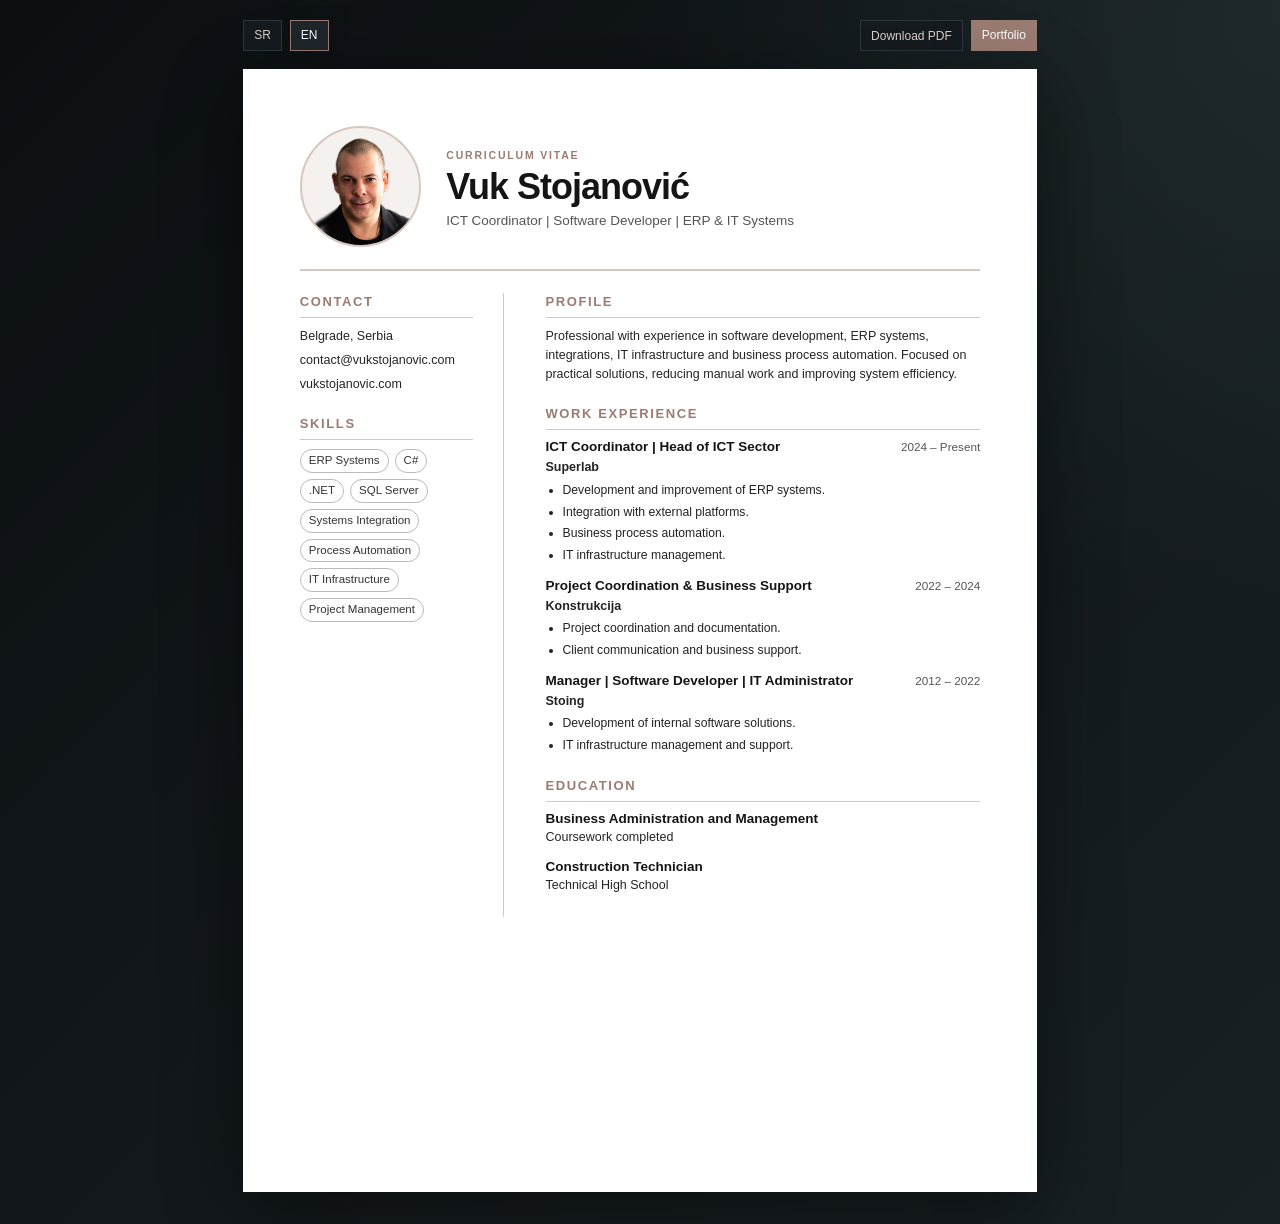
==== en.html @ 94ff6de7 "Initial commit" ====
<!DOCTYPE html>
<html lang="en">
<head>
    <meta charset="utf-8">
    <meta name="viewport" content="width=device-width, initial-scale=1">

    <title>Vuk Stojanović | CV</title>

    <meta name="author" content="Vuk Stojanović">
    <meta name="description" content="Professional CV – ERP systems, automation and software development.">

    <link rel="stylesheet" href="styles.css">
    <link rel="icon" href="image/icon.ico">
</head>

<body>

<div class="toolbar">
    <div class="toolbar-left">
        <a href="index.html" class="btn">SR</a>
        <a href="en.html" class="btn active">EN</a>
    </div>

    <div class="toolbar-right">
        <button class="btn" onclick="window.print()">Download PDF</button>
        <a href="https://vukstojanovic.com" class="btn primary" target="_blank" rel="noopener noreferrer">Portfolio</a>
    </div>
</div>

<main class="cv-page">

    <img src="image/logo.png" class="cv-bg-logo" alt="">

    <header class="cv-header">
        <div class="cv-photo-wrap">
            <img src="image/profile_picture.png" alt="Vuk Stojanović" class="cv-photo">
        </div>

        <div class="cv-heading">
            <p class="cv-kicker">Curriculum Vitae</p>
            <h1>Vuk Stojanović</h1>
            <p class="cv-title">ICT Coordinator | Software Developer | ERP & IT Systems</p>
        </div>
    </header>

    <div class="cv-grid">

        <!-- LEFT -->
        <aside class="cv-sidebar">

            <section class="cv-block">
                <h2>Contact</h2>
                <p>Belgrade, Serbia</p>
                <p><a href="mailto:contact@vukstojanovic.com">contact@vukstojanovic.com</a></p>
                <p><a href="https://vukstojanovic.com" target="_blank" rel="noopener noreferrer">vukstojanovic.com</a></p>
            </section>

            <section class="cv-block">
                <h2>Skills</h2>

                <div class="skills">
                    <span>ERP Systems</span>
                    <span>C#</span>
                    <span>.NET</span>
                    <span>SQL Server</span>
                    <span>Systems Integration</span>
                    <span>Process Automation</span>
                    <span>IT Infrastructure</span>
                    <span>Project Management</span>
                </div>
            </section>

        </aside>

        <!-- RIGHT -->
        <section class="cv-main">

            <section class="cv-section">
                <h2>Profile</h2>
                <p>
                    Professional with experience in software development, ERP systems,
                    integrations, IT infrastructure and business process automation.
                    Focused on practical solutions, reducing manual work and improving
                    system efficiency.
                </p>
            </section>

            <section class="cv-section">
                <h2>Work Experience</h2>

                <div class="cv-item">
                    <div class="cv-item-header">
                        <h3>ICT Coordinator | Head of ICT Sector</h3>
                        <span>2024 – Present</span>
                    </div>
                    <p class="company">Superlab</p>
                    <ul>
                        <li>Development and improvement of ERP systems.</li>
                        <li>Integration with external platforms.</li>
                        <li>Business process automation.</li>
                        <li>IT infrastructure management.</li>
                    </ul>
                </div>

                <div class="cv-item">
                    <div class="cv-item-header">
                        <h3>Project Coordination & Business Support</h3>
                        <span>2022 – 2024</span>
                    </div>
                    <p class="company">Konstrukcija</p>
                    <ul>
                        <li>Project coordination and documentation.</li>
                        <li>Client communication and business support.</li>
                    </ul>
                </div>

                <div class="cv-item">
                    <div class="cv-item-header">
                        <h3>Manager | Software Developer | IT Administrator</h3>
                        <span>2012 – 2022</span>
                    </div>
                    <p class="company">Stoing</p>
                    <ul>
                        <li>Development of internal software solutions.</li>
                        <li>IT infrastructure management and support.</li>
                    </ul>
                </div>

            </section>

            <section class="cv-section">
                <h2>Education</h2>

                <div class="cv-item">
                    <h3>Business Administration and Management</h3>
                    <p>Coursework completed</p>
                </div>

                <div class="cv-item">
                    <h3>Construction Technician</h3>
                    <p>Technical High School</p>
                </div>

            </section>

        </section>

    </div>

</main>

</body>
</html>
---- styles.css ----
* {
    box-sizing: border-box;
    margin: 0;
    padding: 0;
}

@page {
    size: A4;
    margin: 12mm;
}

:root {
    --paper: #ffffff;
    --text: #151515;
    --muted: #555555;
    --soft: #ffffff;
    --line: #d8c7c0;
    --accent: #9b7c73;
    --dark-accent: #465d5c;
}

body {
    min-height: 100vh;
    font-family: "Segoe UI", Arial, sans-serif;
    background:
        radial-gradient(circle at top right, rgba(70, 93, 92, 0.25), transparent 35%),
        linear-gradient(135deg, #0b0f12, #182024);
    color: var(--text);
    line-height: 1.45;
}

.toolbar {
    width: 210mm;
    margin: 20px auto 0;
    display: flex;
    justify-content: space-between;
    align-items: center;
}

.toolbar-left,
.toolbar-right {
    display: flex;
    gap: 8px;
}

.btn {
    font-size: 12px;
    padding: 6px 10px;
    border: 1px solid #2c363c;
    background: #141a1e;
    color: #dcd2cd;
    text-decoration: none;
    cursor: pointer;
    transition: 0.2s ease;
}

.btn:hover,
.btn.active {
    background: #1e262b;
    border-color: #9b7c73;
    color: #ffffff;
}

.btn.primary {
    background: #9b7c73;
    border-color: #9b7c73;
    color: #ffffff;
}

.btn.primary:hover {
    background: #866a62;
}

.cv-page {
    position: relative;
    overflow: hidden;
    width: 210mm;
    min-height: 297mm;
    margin: 18px auto 32px;
    padding: 15mm;
    background: var(--paper);
    color: var(--text);
    box-shadow: 0 22px 70px rgba(0, 0, 0, 0.45);
}

.cv-bg-logo {
    position: absolute;
    right: -30mm;
    top: 40mm;
    width: 120mm;
    opacity: 0.05;
    filter: saturate(0.6) brightness(0.8);
    pointer-events: none;
    z-index: 0;
}

.cv-header,
.cv-grid {
    position: relative;
    z-index: 1;
}

.cv-header {
    display: grid;
    grid-template-columns: 34mm 1fr;
    gap: 18px;
    align-items: center;
    padding-bottom: 16px;
    margin-bottom: 22px;
    border-bottom: 2px solid var(--line);
}

.cv-photo {
    width: 32mm;
    height: 32mm;
    object-fit: cover;
    object-position: center top;
    border-radius: 50%;
    border: 2px solid var(--line);
    background: #f5f1ef;
}

.cv-kicker {
    margin-bottom: 4px;
    font-size: 10.5px;
    text-transform: uppercase;
    letter-spacing: 1.8px;
    color: var(--accent);
    font-weight: 700;
}

.cv-header h1 {
    font-size: 36px;
    font-weight: 600;
    line-height: 1.08;
    letter-spacing: -1px;
    color: var(--text);
}

.cv-title {
    margin-top: 5px;
    font-size: 13.5px;
    color: var(--muted);
}

.cv-grid {
    display: grid;
    grid-template-columns: 54mm 1fr;
    gap: 11mm;
}

.cv-sidebar {
    padding-right: 8mm;
    border-right: 1px solid var(--line);
}

.cv-section,
.cv-block {
    margin-bottom: 22px;
}

.cv-section h2,
.cv-block h2 {
    margin-bottom: 9px;
    padding-bottom: 5px;
    border-bottom: 1px solid var(--line);
    font-size: 13px;
    text-transform: uppercase;
    letter-spacing: 1.6px;
    color: var(--accent);
    font-weight: 700;
}

.cv-section p,
.cv-block p {
    font-size: 12.5px;
    line-height: 1.5;
    color: #242424;
}

.cv-block p {
    margin-bottom: 5px;
    word-break: break-word;
}

.cv-item {
    margin-bottom: 13px;
}

.cv-item-header {
    display: flex;
    justify-content: space-between;
    gap: 12px;
    align-items: baseline;
}

.cv-item h3 {
    font-size: 13.5px;
    line-height: 1.25;
    color: var(--text);
    font-weight: 700;
}

.cv-item-header span {
    font-size: 11.7px;
    color: var(--muted);
    white-space: nowrap;
    font-weight: 500;
}

.company {
    margin: 2px 0 5px;
    font-size: 12px;
    color: #000000;
    font-weight: 700;
}

ul {
    margin-left: 17px;
    margin-top: 5px;
}

li {
    margin-bottom: 4px;
    font-size: 12.2px;
    line-height: 1.45;
    color: #222222;
}

.skills {
    display: flex;
    flex-wrap: wrap;
    gap: 6px;
}

.skills span {
    display: inline-block;
    padding: 4px 8px;
    border: 1px solid #bbbbbb;
    border-radius: 999px;
    background: #ffffff;
    color: #333333;
    font-size: 11.5px;
    line-height: 1.2;
}

a {
    color: inherit;
    text-decoration: none;
}

@media print {
     html, body {
        width: 210mm;
        height: 297mm;
    }   

    body {
        background: white;
    }

    .toolbar {
        display: none;
    }

    .cv-page {
        width: auto;
        min-height: auto;
        margin: 0;
        padding: 0;
        box-shadow: none;
        overflow: visible;
    }

    .cv-bg-logo {
        display: none;
    }

    a {
        color: #111111;
        text-decoration: none;
    }
}

@media screen and (max-width: 900px) {
    .toolbar {
        width: calc(100% - 24px);
        flex-direction: column;
        gap: 10px;
    }

    .cv-page {
        width: calc(100% - 24px);
        min-height: auto;
        padding: 22px;
        margin: 16px auto;
    }

    .cv-header {
        grid-template-columns: 1fr;
        text-align: center;
    }

    .cv-grid {
        grid-template-columns: 1fr;
        gap: 20px;
    }

    .cv-sidebar {
        padding-right: 0;
        border-right: none;
    }

    .cv-item-header {
        flex-direction: column;
        gap: 2px;
    }

    .cv-item-header span {
        white-space: normal;
    }
}
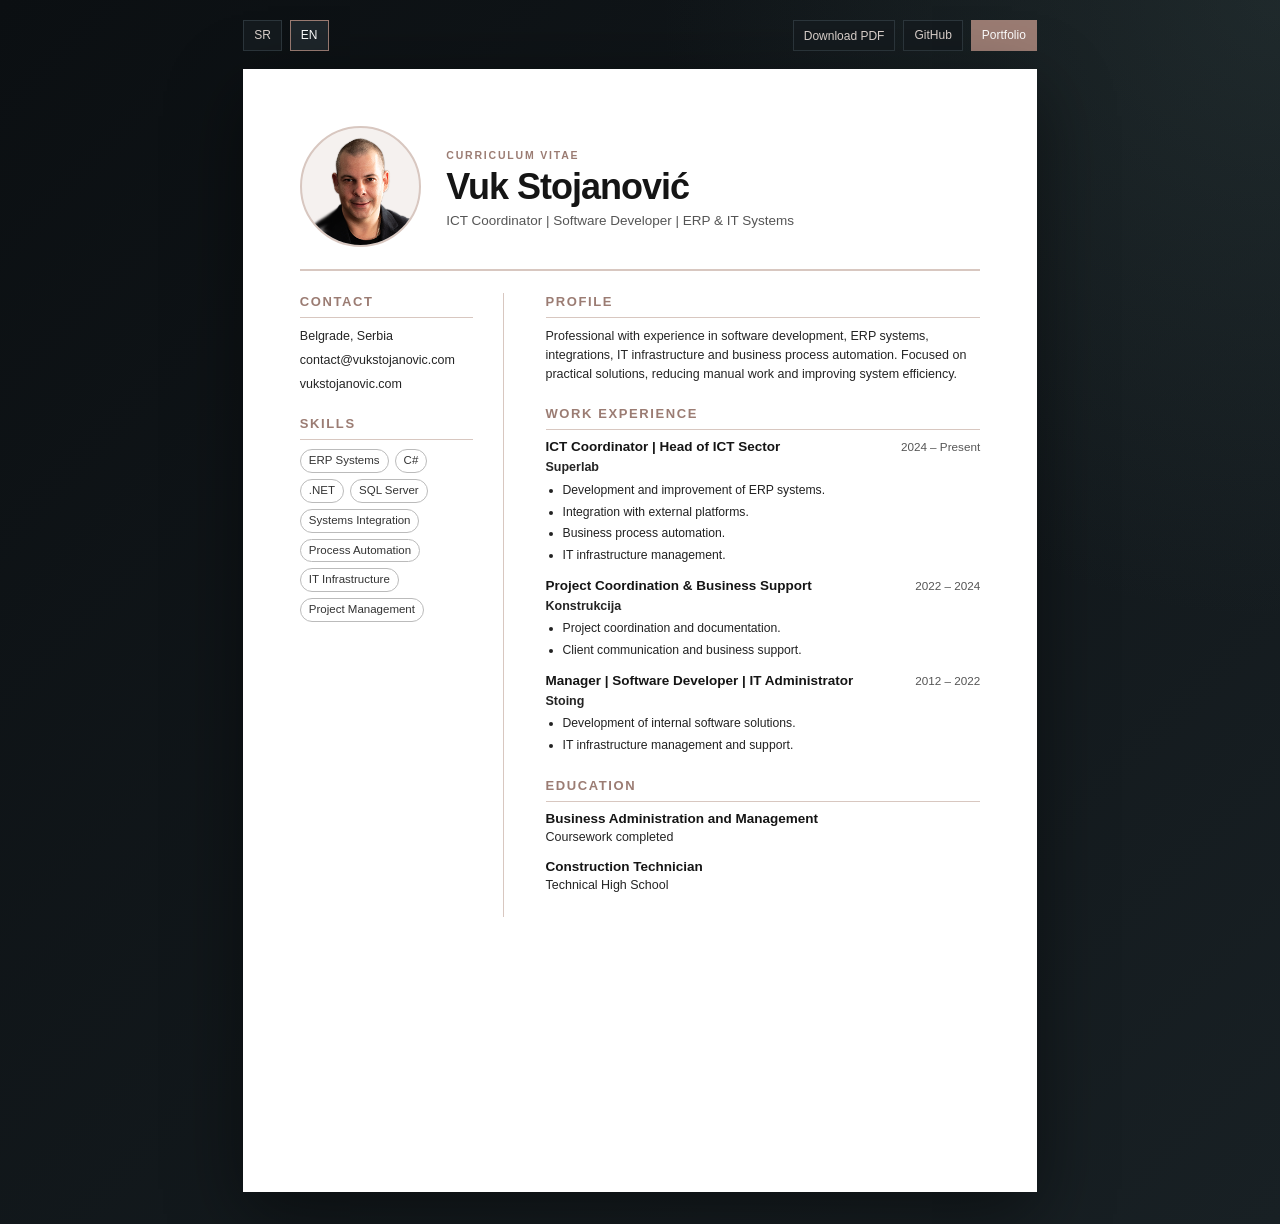
==== commit 597f9207: "Add GitHub link to CV toolbar" ====
--- a/en.html
+++ b/en.html
@@ -23,7 +23,20 @@
 
     <div class="toolbar-right">
         <button class="btn" onclick="window.print()">Download PDF</button>
-        <a href="https://vukstojanovic.com" class="btn primary" target="_blank" rel="noopener noreferrer">Portfolio</a>
+
+        <a href="https://github.com/vukstojanovic1987/vukstojanovic-cv"
+        class="btn"
+        target="_blank"
+        rel="noopener noreferrer">
+            GitHub
+        </a>
+
+        <a href="https://vukstojanovic.com"
+        class="btn primary"
+        target="_blank"
+        rel="noopener noreferrer">
+            Portfolio
+        </a>
     </div>
 </div>
 
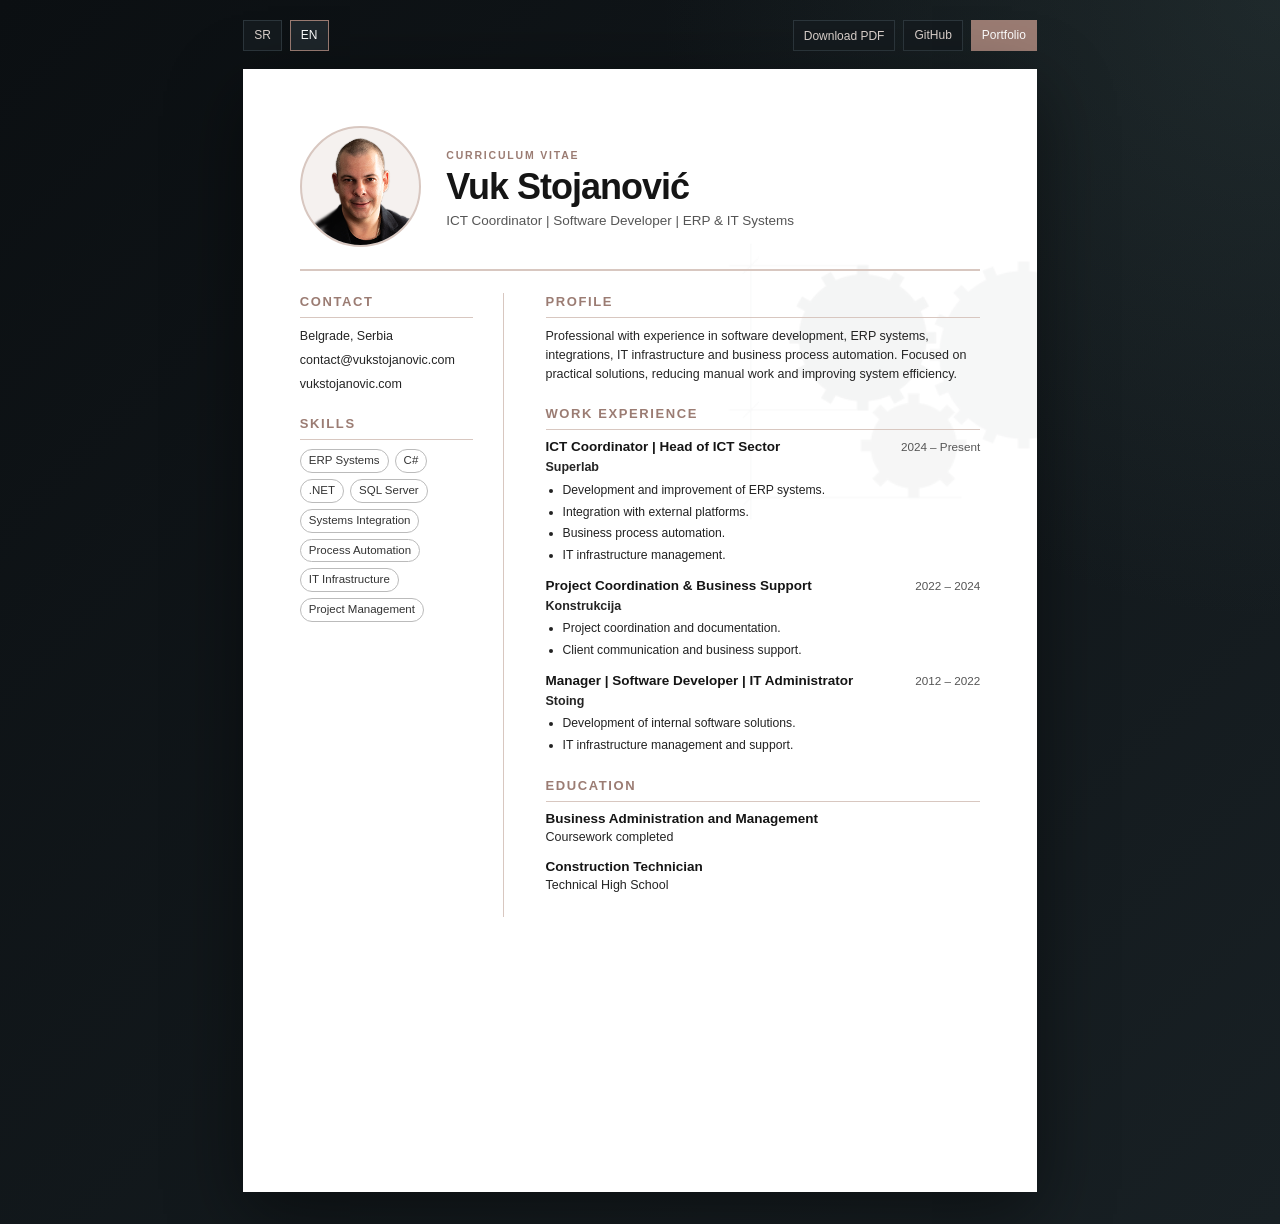
==== commit 2edbcadf: "Rename images and update favicon links" ====
--- a/en.html
+++ b/en.html
@@ -10,7 +10,8 @@
     <meta name="description" content="Professional CV – ERP systems, automation and software development.">
 
     <link rel="stylesheet" href="styles.css">
-    <link rel="icon" href="image/icon.ico">
+    <link rel="icon" href="/favicon.ico">
+    <link rel="shortcut icon" href="/favicon.ico">
 </head>
 
 <body>
@@ -25,16 +26,16 @@
         <button class="btn" onclick="window.print()">Download PDF</button>
 
         <a href="https://github.com/vukstojanovic1987/vukstojanovic-cv"
-        class="btn"
-        target="_blank"
-        rel="noopener noreferrer">
+            class="btn"
+            target="_blank"
+            rel="noopener noreferrer">
             GitHub
         </a>
 
         <a href="https://vukstojanovic.com"
-        class="btn primary"
-        target="_blank"
-        rel="noopener noreferrer">
+            class="btn primary"
+            target="_blank"
+            rel="noopener noreferrer">
             Portfolio
         </a>
     </div>
@@ -42,11 +43,11 @@
 
 <main class="cv-page">
 
-    <img src="image/logo.png" class="cv-bg-logo" alt="">
+    <img src="image/vuk-stojanovic-logo.png" class="cv-bg-logo" alt="">
 
     <header class="cv-header">
         <div class="cv-photo-wrap">
-            <img src="image/profile_picture.png" alt="Vuk Stojanović" class="cv-photo">
+            <img src="image/vuk-stojanovic-profile.png" alt="Vuk Stojanović" class="cv-photo">
         </div>
 
         <div class="cv-heading">
